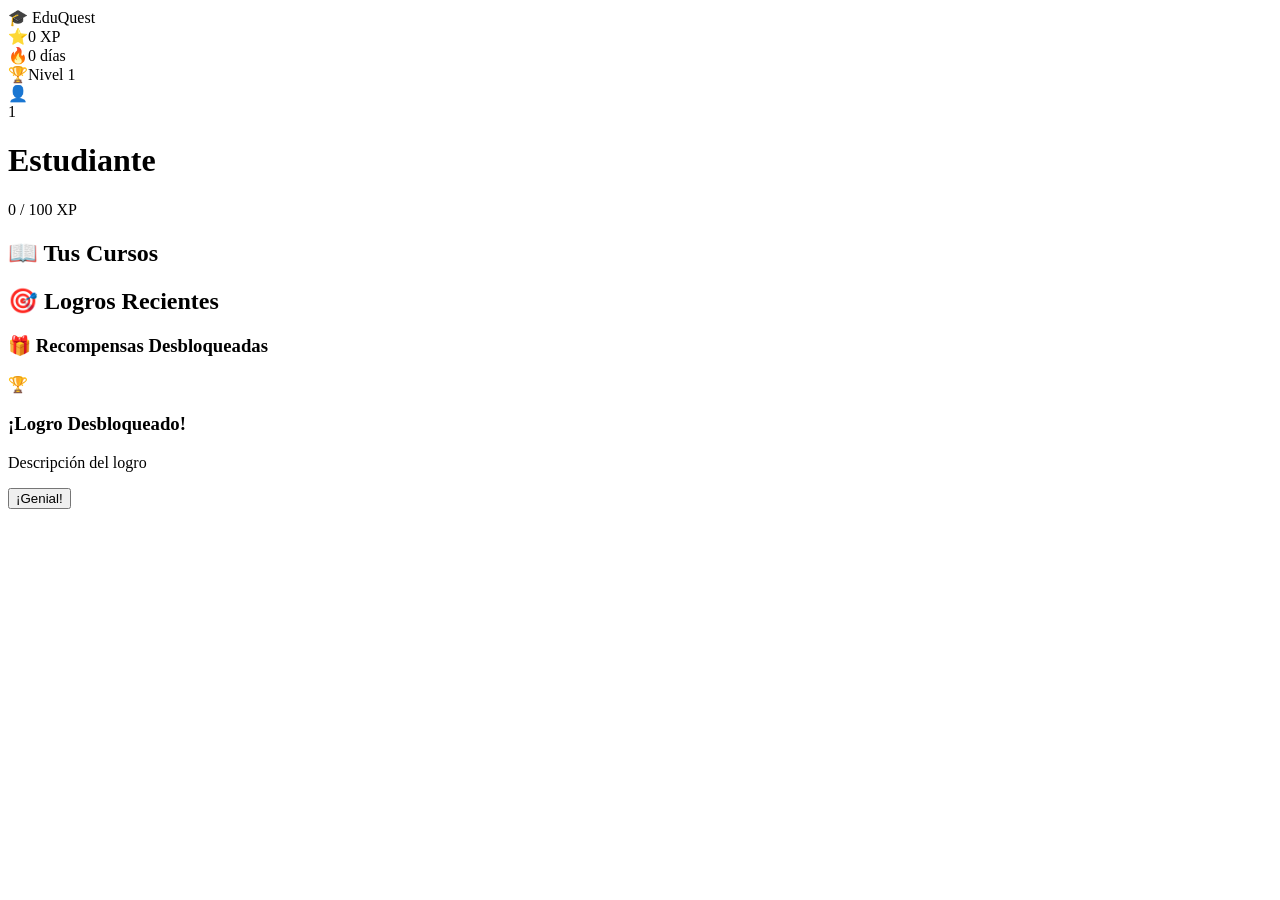
==== index.html @ aa95cd27 "Add initial HTML structure for EduQuest" ====
<!DOCTYPE html>
<html lang="es">
<head>
    <meta charset="UTF-8">
    <meta name="viewport" content="width=device-width, initial-scale=1.0">
    <title>EduQuest - Aprende Jugando</title>
    <link rel="stylesheet" href="css/style.css">
    <link href="https://fonts.googleapis.com/css2?family=Poppins:wght@300;400;600;700;800&display=swap" rel="stylesheet">
</head>
<body>
    <nav class="navbar">
        <div class="logo">
            <span class="logo-icon">🎓</span>
            <span class="logo-text">EduQuest</span>
        </div>
        <div class="user-stats">
            <div class="stat"><span class="stat-icon">⭐</span><span id="user-xp">0</span> XP</div>
            <div class="stat"><span class="stat-icon">🔥</span><span id="user-streak">0</span> días</div>
            <div class="stat"><span class="stat-icon">🏆</span>Nivel <span id="user-level">1</span></div>
        </div>
    </nav>

    <header class="hero">
        <div class="profile-card">
            <div class="avatar-container">
                <div class="avatar" id="user-avatar">👤</div>
                <div class="level-badge" id="level-badge">1</div>
            </div>
            <div class="profile-info">
                <h1 id="user-name">Estudiante</h1>
                <div class="progress-bar-container">
                    <div class="progress-bar" id="xp-progress"></div>
                    <span class="progress-text" id="xp-text">0 / 100 XP</span>
                </div>
            </div>
        </div>
    </header>

    <main class="courses-container">
        <h2 class="section-title">📖 Tus Cursos</h2>
        <div class="courses-grid" id="courses-grid"></div>
        <h2 class="section-title">🎯 Logros Recientes</h2>
        <div class="achievements-grid" id="achievements-grid"></div>
    </main>

    <aside class="rewards-panel" id="rewards-panel">
        <h3>🎁 Recompensas Desbloqueadas</h3>
        <div class="rewards-list" id="rewards-list"></div>
    </aside>

    <div class="achievement-popup" id="achievement-popup">
        <div class="popup-content">
            <div class="popup-icon" id="popup-icon">🏆</div>
            <h3 id="popup-title">¡Logro Desbloqueado!</h3>
            <p id="popup-desc">Descripción del logro</p>
            <button onclick="closePopup()">¡Genial!</button>
        </div>
    </div>

    <script src="js/app.js"></script>
</body>
</html>
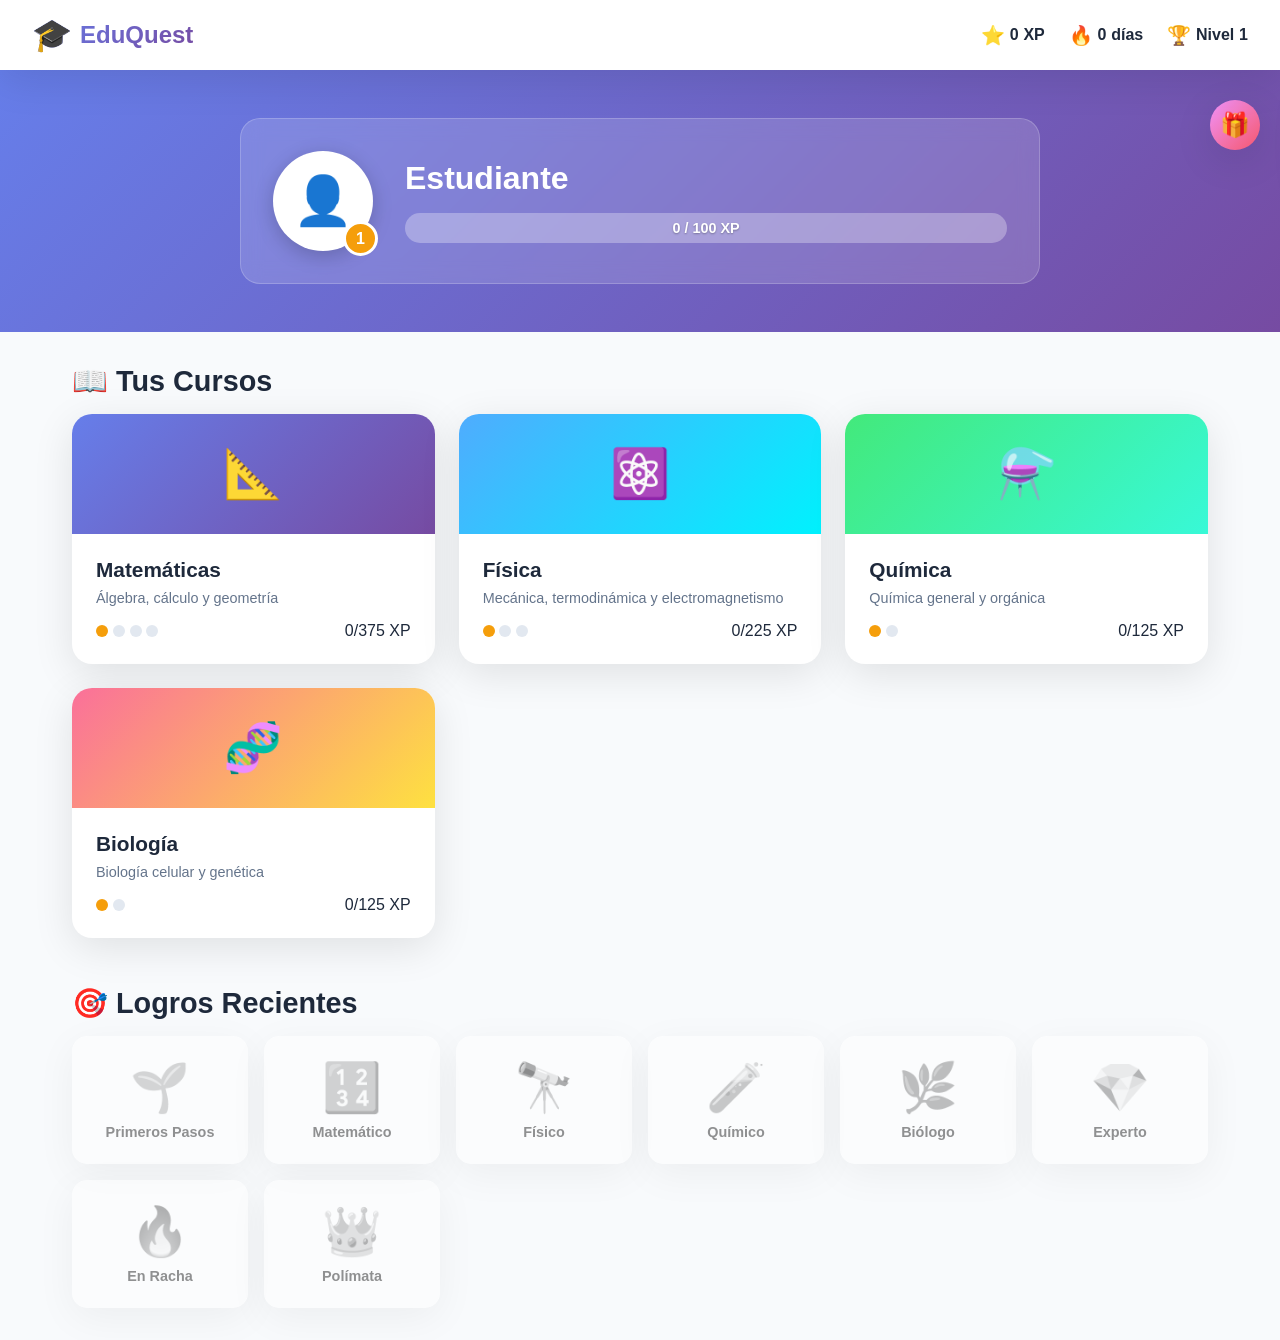
==== commit db28368e: "Add newline at end of index.html Add a newline at the end of the file" ====
--- a/index.html
+++ b/index.html
@@ -60,3 +60,4 @@
     <script src="js/app.js"></script>
 </body>
 </html>
+ 
--- a/css/style.css
+++ b/css/style.css
@@ -0,0 +1,507 @@
+:root {
+    --primary: #6366f1;
+    --primary-dark: #4f46e5;
+    --secondary: #ec4899;
+    --accent: #f59e0b;
+    --success: #10b981;
+    --warning: #f59e0b;
+    --danger: #ef4444;
+    --dark: #1e293b;
+    --light: #f8fafc;
+    --gradient-1: linear-gradient(135deg, #667eea 0%, #764ba2 100%);
+    --gradient-2: linear-gradient(135deg, #f093fb 0%, #f5576c 100%);
+    --gradient-3: linear-gradient(135deg, #4facfe 0%, #00f2fe 100%);
+    --shadow: 0 10px 40px rgba(0,0,0,0.1);
+    --shadow-hover: 0 20px 60px rgba(0,0,0,0.15);
+}
+
+* {
+    margin: 0;
+    padding: 0;
+    box-sizing: border-box;
+}
+
+body {
+    font-family: 'Poppins', sans-serif;
+    background: var(--light);
+    color: var(--dark);
+    min-height: 100vh;
+}
+
+.navbar {
+    background: white;
+    padding: 1rem 2rem;
+    display: flex;
+    justify-content: space-between;
+    align-items: center;
+    box-shadow: var(--shadow);
+    position: sticky;
+    top: 0;
+    z-index: 100;
+}
+
+.logo {
+    display: flex;
+    align-items: center;
+    gap: 0.5rem;
+    font-size: 1.5rem;
+    font-weight: 800;
+    background: var(--gradient-1);
+    -webkit-background-clip: text;
+    -webkit-text-fill-color: transparent;
+}
+
+.logo-icon {
+    font-size: 2rem;
+    -webkit-text-fill-color: initial;
+}
+
+.user-stats {
+    display: flex;
+    gap: 1.5rem;
+}
+
+.stat {
+    display: flex;
+    align-items: center;
+    gap: 0.3rem;
+    font-weight: 600;
+    color: var(--dark);
+}
+
+.stat-icon {
+    font-size: 1.2rem;
+}
+
+.hero {
+    background: var(--gradient-1);
+    padding: 3rem 2rem;
+    color: white;
+}
+
+.profile-card {
+    max-width: 800px;
+    margin: 0 auto;
+    display: flex;
+    align-items: center;
+    gap: 2rem;
+    background: rgba(255,255,255,0.15);
+    backdrop-filter: blur(10px);
+    padding: 2rem;
+    border-radius: 20px;
+    border: 1px solid rgba(255,255,255,0.2);
+}
+
+.avatar-container {
+    position: relative;
+}
+
+.avatar {
+    width: 100px;
+    height: 100px;
+    background: white;
+    border-radius: 50%;
+    display: flex;
+    align-items: center;
+    justify-content: center;
+    font-size: 3rem;
+    box-shadow: 0 5px 20px rgba(0,0,0,0.2);
+}
+
+.level-badge {
+    position: absolute;
+    bottom: -5px;
+    right: -5px;
+    background: var(--accent);
+    color: white;
+    width: 35px;
+    height: 35px;
+    border-radius: 50%;
+    display: flex;
+    align-items: center;
+    justify-content: center;
+    font-weight: 800;
+    font-size: 1rem;
+    border: 3px solid white;
+}
+
+.profile-info {
+    flex: 1;
+}
+
+.profile-info h1 {
+    font-size: 2rem;
+    margin-bottom: 1rem;
+}
+
+.progress-bar-container {
+    background: rgba(255,255,255,0.3);
+    height: 30px;
+    border-radius: 15px;
+    overflow: hidden;
+    position: relative;
+}
+
+.progress-bar {
+    height: 100%;
+    background: linear-gradient(90deg, var(--accent), var(--secondary));
+    border-radius: 15px;
+    transition: width 0.5s ease;
+    width: 0%;
+}
+
+.progress-text {
+    position: absolute;
+    top: 50%;
+    left: 50%;
+    transform: translate(-50%, -50%);
+    font-weight: 600;
+    font-size: 0.9rem;
+    text-shadow: 0 1px 2px rgba(0,0,0,0.3);
+}
+
+.courses-container {
+    max-width: 1200px;
+    margin: 2rem auto;
+    padding: 0 2rem;
+}
+
+.section-title {
+    font-size: 1.8rem;
+    margin: 2rem 0 1rem;
+    display: flex;
+    align-items: center;
+    gap: 0.5rem;
+}
+
+.courses-grid {
+    display: grid;
+    grid-template-columns: repeat(auto-fill, minmax(300px, 1fr));
+    gap: 1.5rem;
+    margin-bottom: 3rem;
+}
+
+.course-card {
+    background: white;
+    border-radius: 20px;
+    overflow: hidden;
+    box-shadow: var(--shadow);
+    transition: all 0.3s ease;
+    cursor: pointer;
+    position: relative;
+}
+
+.course-card:hover {
+    transform: translateY(-10px);
+    box-shadow: var(--shadow-hover);
+}
+
+.course-header {
+    height: 120px;
+    display: flex;
+    align-items: center;
+    justify-content: center;
+    font-size: 3rem;
+    position: relative;
+}
+
+.course-math { background: var(--gradient-1); }
+.course-physics { background: var(--gradient-3); }
+.course-chem { background: linear-gradient(135deg, #43e97b 0%, #38f9d7 100%); }
+.course-bio { background: linear-gradient(135deg, #fa709a 0%, #fee140 100%); }
+
+.course-body {
+    padding: 1.5rem;
+}
+
+.course-title {
+    font-size: 1.3rem;
+    font-weight: 700;
+    margin-bottom: 0.5rem;
+}
+
+.course-desc {
+    color: #64748b;
+    font-size: 0.9rem;
+    margin-bottom: 1rem;
+}
+
+.course-meta {
+    display: flex;
+    justify-content: space-between;
+    align-items: center;
+}
+
+.course-levels {
+    display: flex;
+    gap: 0.3rem;
+}
+
+.level-dot {
+    width: 12px;
+    height: 12px;
+    border-radius: 50%;
+    background: #e2e8f0;
+    transition: all 0.3s;
+}
+
+.level-dot.completed {
+    background: var(--success);
+    box-shadow: 0 0 10px var(--success);
+}
+
+.level-dot.current {
+    background: var(--accent);
+    animation: pulse 2s infinite;
+}
+
+@keyframes pulse {
+    0%, 100% { transform: scale(1); }
+    50% { transform: scale(1.2); }
+}
+
+.completed-badge {
+    position: absolute;
+    top: 10px;
+    right: 10px;
+    background: var(--success);
+    color: white;
+    padding: 0.3rem 0.8rem;
+    border-radius: 20px;
+    font-size: 0.8rem;
+    font-weight: 700;
+    display: none;
+}
+
+.course-card.completed .completed-badge {
+    display: block;
+}
+
+.achievements-grid {
+    display: grid;
+    grid-template-columns: repeat(auto-fill, minmax(150px, 1fr));
+    gap: 1rem;
+}
+
+.achievement-card {
+    background: white;
+    border-radius: 15px;
+    padding: 1.5rem;
+    text-align: center;
+    box-shadow: var(--shadow);
+    transition: all 0.3s;
+    opacity: 0.5;
+    filter: grayscale(1);
+}
+
+.achievement-card.unlocked {
+    opacity: 1;
+    filter: grayscale(0);
+    animation: achievementUnlock 0.6s ease;
+}
+
+@keyframes achievementUnlock {
+    0% { transform: scale(0.5) rotate(-10deg); }
+    50% { transform: scale(1.1) rotate(5deg); }
+    100% { transform: scale(1) rotate(0); }
+}
+
+.achievement-icon {
+    font-size: 3rem;
+    margin-bottom: 0.5rem;
+}
+
+.achievement-name {
+    font-weight: 700;
+    font-size: 0.9rem;
+}
+
+.rewards-panel {
+    position: fixed;
+    right: -350px;
+    top: 80px;
+    width: 320px;
+    background: white;
+    box-shadow: var(--shadow);
+    border-radius: 20px 0 0 20px;
+    padding: 1.5rem;
+    transition: right 0.3s ease;
+    z-index: 99;
+    max-height: 80vh;
+    overflow-y: auto;
+}
+
+.rewards-panel.active {
+    right: 0;
+}
+
+.rewards-panel h3 {
+    margin-bottom: 1rem;
+    color: var(--primary);
+}
+
+.reward-item {
+    display: flex;
+    align-items: center;
+    gap: 1rem;
+    padding: 1rem;
+    background: var(--light);
+    border-radius: 12px;
+    margin-bottom: 0.8rem;
+    animation: slideIn 0.4s ease;
+}
+
+@keyframes slideIn {
+    from { transform: translateX(50px); opacity: 0; }
+    to { transform: translateX(0); opacity: 1; }
+}
+
+.reward-icon {
+    font-size: 2rem;
+}
+
+.reward-info h4 {
+    font-size: 0.95rem;
+    margin-bottom: 0.2rem;
+}
+
+.reward-info p {
+    font-size: 0.8rem;
+    color: #64748b;
+}
+
+.achievement-popup {
+    position: fixed;
+    top: 0;
+    left: 0;
+    width: 100%;
+    height: 100%;
+    background: rgba(0,0,0,0.5);
+    display: none;
+    align-items: center;
+    justify-content: center;
+    z-index: 1000;
+    backdrop-filter: blur(5px);
+}
+
+.achievement-popup.active {
+    display: flex;
+    animation: fadeIn 0.3s ease;
+}
+
+.popup-content {
+    background: white;
+    padding: 3rem;
+    border-radius: 25px;
+    text-align: center;
+    max-width: 400px;
+    box-shadow: 0 25px 50px rgba(0,0,0,0.25);
+    animation: popupBounce 0.5s ease;
+}
+
+@keyframes popupBounce {
+    0% { transform: scale(0.3); }
+    50% { transform: scale(1.05); }
+    100% { transform: scale(1); }
+}
+
+.popup-icon {
+    font-size: 5rem;
+    margin-bottom: 1rem;
+    animation: float 3s ease-in-out infinite;
+}
+
+@keyframes float {
+    0%, 100% { transform: translateY(0); }
+    50% { transform: translateY(-10px); }
+}
+
+.popup-content h3 {
+    font-size: 1.5rem;
+    margin-bottom: 0.5rem;
+    color: var(--dark);
+}
+
+.popup-content p {
+    color: #64748b;
+    margin-bottom: 1.5rem;
+}
+
+.popup-content button {
+    background: var(--gradient-1);
+    color: white;
+    border: none;
+    padding: 1rem 2rem;
+    border-radius: 30px;
+    font-size: 1rem;
+    font-weight: 700;
+    cursor: pointer;
+    transition: transform 0.2s;
+}
+
+.popup-content button:hover {
+    transform: scale(1.05);
+}
+
+.rewards-toggle {
+    position: fixed;
+    right: 20px;
+    top: 100px;
+    background: var(--gradient-2);
+    color: white;
+    width: 50px;
+    height: 50px;
+    border-radius: 50%;
+    display: flex;
+    align-items: center;
+    justify-content: center;
+    font-size: 1.5rem;
+    cursor: pointer;
+    box-shadow: var(--shadow);
+    z-index: 98;
+    border: none;
+    transition: transform 0.2s;
+}
+
+.rewards-toggle:hover {
+    transform: scale(1.1);
+}
+
+.confetti {
+    position: fixed;
+    width: 10px;
+    height: 10px;
+    top: -10px;
+    animation: confetti-fall 3s linear forwards;
+    z-index: 999;
+}
+
+@keyframes confetti-fall {
+    to {
+        transform: translateY(100vh) rotate(720deg);
+        opacity: 0;
+    }
+}
+
+@media (max-width: 768px) {
+    .profile-card {
+        flex-direction: column;
+        text-align: center;
+    }
+    
+    .courses-grid {
+        grid-template-columns: 1fr;
+    }
+    
+    .user-stats {
+        gap: 0.8rem;
+        font-size: 0.85rem;
+    }
+    
+    .rewards-panel {
+        width: 100%;
+        right: -100%;
+        border-radius: 0;
+        top: 70px;
+    }
+}
